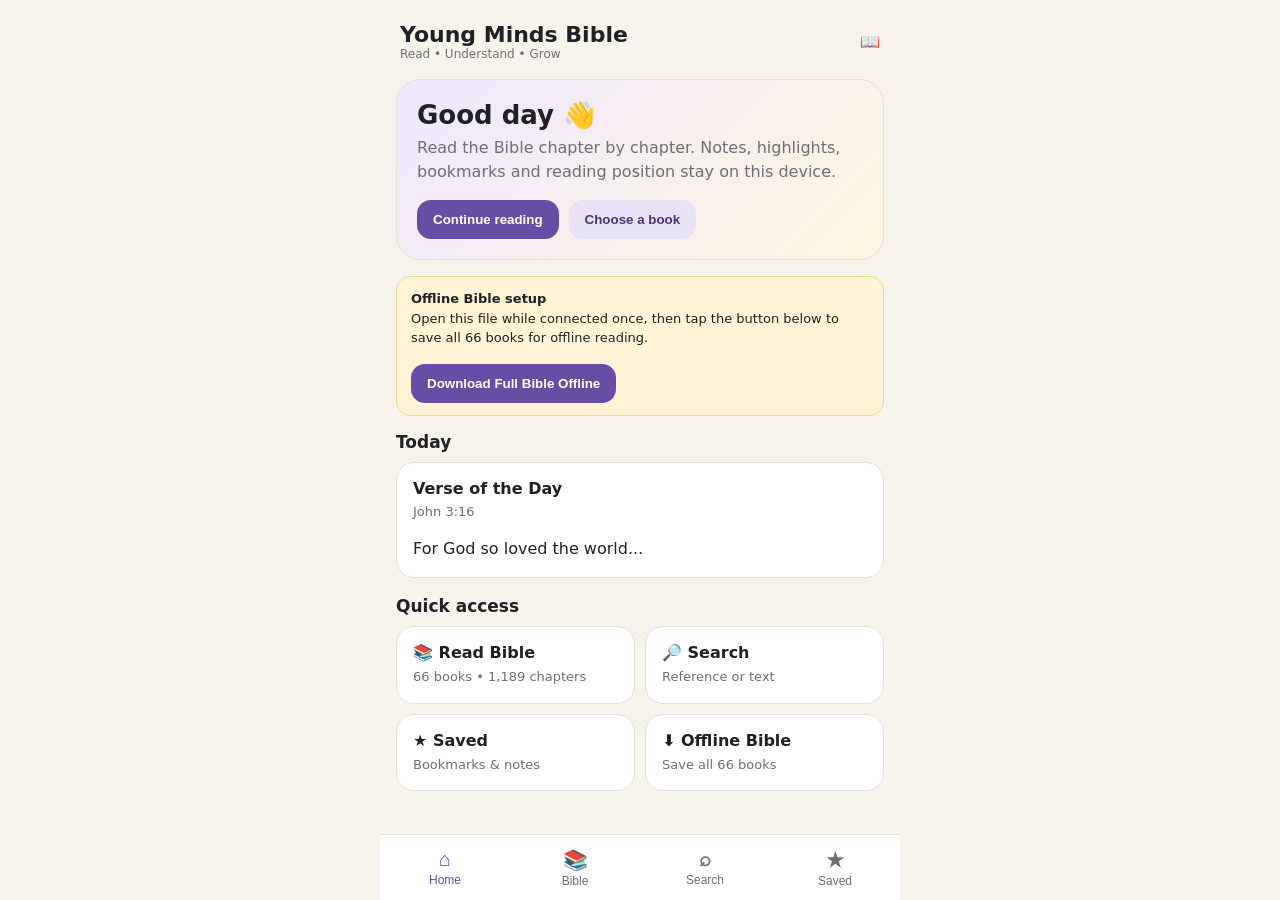
==== preview/index.html @ e4fcba54 "Add files via upload" ====
<!doctype html>
<html lang="en">
<head>
<meta charset="utf-8"/>
<meta name="viewport" content="width=device-width,initial-scale=1"/>
<title>Young Minds Bible</title>
<style>
:root{--bg:#f7f4ec;--card:#fff;--ink:#202124;--muted:#6d6f73;--accent:#654ea3;--accent2:#e9e3f8;--line:#e7e1d6;--ok:#e7f7ec;--warn:#fff4d6}
*{box-sizing:border-box}body{margin:0;font-family:system-ui,-apple-system,Segoe UI,Roboto,Arial,sans-serif;background:var(--bg);color:var(--ink)}
.app{max-width:520px;margin:0 auto;min-height:100vh;background:var(--bg);padding-bottom:78px}.top{padding:22px 20px 12px;display:flex;align-items:center;justify-content:space-between}.brand{font-weight:800;font-size:22px}.tag{font-size:12px;color:var(--muted)}
.hero{margin:6px 16px 16px;padding:20px;border-radius:24px;background:linear-gradient(135deg,#efe8ff,#fff7df);border:1px solid var(--line)}.hero h1{margin:0 0 6px;font-size:26px}.hero p{margin:0;color:var(--muted);line-height:1.5}.btn{border:0;border-radius:14px;padding:12px 16px;font-weight:700;cursor:pointer}.primary{background:var(--accent);color:#fff}.ghost{background:var(--accent2);color:#4a3578}.row{display:flex;gap:10px;flex-wrap:wrap;margin-top:16px}
.section{padding:0 16px 18px}.section h2{font-size:17px;margin:0 0 10px}.grid{display:grid;grid-template-columns:1fr 1fr;gap:10px}.card{background:var(--card);border:1px solid var(--line);border-radius:18px;padding:16px;cursor:pointer}.card b{display:block;margin-bottom:4px}.small{font-size:13px;color:var(--muted);line-height:1.5}
.list{display:grid;gap:10px}.book{display:flex;justify-content:space-between;align-items:center;background:var(--card);border:1px solid var(--line);border-radius:16px;padding:14px 16px;cursor:pointer}.pill{background:#f1edf9;padding:4px 8px;border-radius:999px;font-size:12px;color:#5d477f}.chapters{display:grid;grid-template-columns:repeat(5,1fr);gap:10px}.chapter{aspect-ratio:1;border-radius:14px;border:1px solid var(--line);background:var(--card);font-weight:700;cursor:pointer}
.reader{padding:0 18px}.reader h2{margin-top:6px}.verse{font-size:18px;line-height:1.72;margin:10px 0;padding:8px 10px;border-radius:12px;cursor:pointer}.verse:hover{background:#fff}.verse.selected{background:#efe8ff;outline:2px solid #d8c9ff}.num{font-size:12px;font-weight:800;color:var(--accent);vertical-align:super;margin-right:5px}.actions{position:sticky;bottom:82px;background:rgba(247,244,236,.96);backdrop-filter:blur(6px);padding:10px 0;display:flex;gap:8px;overflow:auto}.actions .btn{white-space:nowrap;padding:10px 12px}
.bottom{position:fixed;left:50%;transform:translateX(-50%);bottom:0;width:min(520px,100%);height:66px;background:#fff;border-top:1px solid var(--line);display:grid;grid-template-columns:repeat(4,1fr);z-index:20}.nav{border:0;background:none;font-size:12px;color:var(--muted);cursor:pointer}.nav strong{display:block;font-size:20px;margin-bottom:2px}.nav.active{color:var(--accent)}
.back{border:0;background:none;font-size:15px;font-weight:700;cursor:pointer;color:var(--accent);padding:0}.hidden{display:none}.search{width:100%;padding:13px 14px;border:1px solid var(--line);border-radius:14px;font-size:16px;background:#fff}.notice{margin:0 16px 16px;padding:12px 14px;border-radius:14px;background:var(--warn);border:1px solid #eadb92;font-size:13px;line-height:1.5}.notice.ok{background:var(--ok);border-color:#b9ddc3}.progress{height:9px;background:#eee;border-radius:999px;overflow:hidden;margin-top:10px}.progress>div{height:100%;background:var(--accent);width:0%}.center{text-align:center;padding:26px}.status{font-weight:700;margin-bottom:8px}
</style>
</head>
<body>
<div class="app">
  <div class="top"><div><div class="brand">Young Minds Bible</div><div class="tag">Read • Understand • Grow</div></div><div>📖</div></div>
  <div id="screen"></div>
  <nav class="bottom">
    <button class="nav active" onclick="home()"><strong>⌂</strong>Home</button>
    <button class="nav" onclick="books()"><strong>📚</strong>Bible</button>
    <button class="nav" onclick="searchScreen()"><strong>⌕</strong>Search</button>
    <button class="nav" onclick="saved()"><strong>★</strong>Saved</button>
  </nav>
</div>
<script>
const BOOKS=[
['Genesis','Gen',50,'Old Testament'],['Exodus','Exod',40,'Old Testament'],['Leviticus','Lev',27,'Old Testament'],['Numbers','Num',36,'Old Testament'],['Deuteronomy','Deut',34,'Old Testament'],['Joshua','Josh',24,'Old Testament'],['Judges','Judg',21,'Old Testament'],['Ruth','Ruth',4,'Old Testament'],['1 Samuel','1Sam',31,'Old Testament'],['2 Samuel','2Sam',24,'Old Testament'],['1 Kings','1Kgs',22,'Old Testament'],['2 Kings','2Kgs',25,'Old Testament'],['1 Chronicles','1Chr',29,'Old Testament'],['2 Chronicles','2Chr',36,'Old Testament'],['Ezra','Ezra',10,'Old Testament'],['Nehemiah','Neh',13,'Old Testament'],['Esther','Esth',10,'Old Testament'],['Job','Job',42,'Old Testament'],['Psalms','Ps',150,'Old Testament'],['Proverbs','Prov',31,'Old Testament'],['Ecclesiastes','Eccl',12,'Old Testament'],['Song of Solomon','Song',8,'Old Testament'],['Isaiah','Isa',66,'Old Testament'],['Jeremiah','Jer',52,'Old Testament'],['Lamentations','Lam',5,'Old Testament'],['Ezekiel','Ezek',48,'Old Testament'],['Daniel','Dan',12,'Old Testament'],['Hosea','Hos',14,'Old Testament'],['Joel','Joel',3,'Old Testament'],['Amos','Amos',9,'Old Testament'],['Obadiah','Obad',1,'Old Testament'],['Jonah','Jonah',4,'Old Testament'],['Micah','Mic',7,'Old Testament'],['Nahum','Nah',3,'Old Testament'],['Habakkuk','Hab',3,'Old Testament'],['Zephaniah','Zeph',3,'Old Testament'],['Haggai','Hag',2,'Old Testament'],['Zechariah','Zech',14,'Old Testament'],['Malachi','Mal',4,'Old Testament'],
['Matthew','Matt',28,'New Testament'],['Mark','Mark',16,'New Testament'],['Luke','Luke',24,'New Testament'],['John','John',21,'New Testament'],['Acts','Acts',28,'New Testament'],['Romans','Rom',16,'New Testament'],['1 Corinthians','1Cor',16,'New Testament'],['2 Corinthians','2Cor',13,'New Testament'],['Galatians','Gal',6,'New Testament'],['Ephesians','Eph',6,'New Testament'],['Philippians','Phil',4,'New Testament'],['Colossians','Col',4,'New Testament'],['1 Thessalonians','1Thess',5,'New Testament'],['2 Thessalonians','2Thess',3,'New Testament'],['1 Timothy','1Tim',6,'New Testament'],['2 Timothy','2Tim',4,'New Testament'],['Titus','Titus',3,'New Testament'],['Philemon','Phlm',1,'New Testament'],['Hebrews','Heb',13,'New Testament'],['James','Jas',5,'New Testament'],['1 Peter','1Pet',5,'New Testament'],['2 Peter','2Pet',3,'New Testament'],['1 John','1John',5,'New Testament'],['2 John','2John',1,'New Testament'],['3 John','3John',1,'New Testament'],['Jude','Jude',1,'New Testament'],['Revelation','Rev',22,'New Testament']
];
const CDN='https://cdn.jsdelivr.net/gh/midvash/bible-data@main/versions/en/kjv/books/';
const el=()=>document.getElementById('screen');
const store={get(k,d){try{return JSON.parse(localStorage.getItem('ymb_'+k))??d}catch{return d}},set(k,v){try{localStorage.setItem('ymb_'+k,JSON.stringify(v))}catch{}}};
let current={book:'Genesis',chapter:1}, selectedVerse=null;
let dbPromise=null;
function db(){if(dbPromise)return dbPromise;dbPromise=new Promise((resolve,reject)=>{const r=indexedDB.open('young_minds_bible',1);r.onupgradeneeded=e=>{const d=e.target.result;if(!d.objectStoreNames.contains('books'))d.createObjectStore('books',{keyPath:'osis'});};r.onsuccess=()=>resolve(r.result);r.onerror=()=>reject(r.error);});return dbPromise;}
async function dbGet(osis){const d=await db();return new Promise((res,rej)=>{const tx=d.transaction('books','readonly');const q=tx.objectStore('books').get(osis);q.onsuccess=()=>res(q.result?.data||null);q.onerror=()=>rej(q.error);});}
async function dbPut(osis,data){const d=await db();return new Promise((res,rej)=>{const tx=d.transaction('books','readwrite');tx.objectStore('books').put({osis,data,at:Date.now()});tx.oncomplete=()=>res();tx.onerror=()=>rej(tx.error);});}
async function dbCount(){const d=await db();return new Promise((res,rej)=>{const tx=d.transaction('books','readonly');const q=tx.objectStore('books').count();q.onsuccess=()=>res(q.result);q.onerror=()=>rej(q.error);});}
async function fetchBook(osis){
  const info=BOOKS.find(b=>b[1]===osis); if(!info)throw new Error('Unknown Bible book.');
  const cached=await dbGet(osis); if(cached && validateBookData(cached,info[2]))return cached;
  if(!navigator.onLine)throw new Error('This book is not downloaded yet. Connect once and tap “Download Full Bible Offline”.');
  const resp=await fetch(CDN+osis+'.json',{cache:'no-cache'});if(!resp.ok)throw new Error('Could not load Bible data.');
  const data=await resp.json(); if(!validateBookData(data,info[2]))throw new Error('Downloaded Bible data failed validation. Please try again.');
  await dbPut(osis,data); return data;
}
function setNav(i){document.querySelectorAll('.nav').forEach((n,k)=>n.classList.toggle('active',i===k));}
function meta(book){return BOOKS.find(b=>b[0]===book)}
function bookIndex(book){return BOOKS.findIndex(b=>b[0]===book)}
function neighbour(book,chapter,delta){
  const i=bookIndex(book); if(i<0)return null;
  const max=BOOKS[i][2];
  if(delta<0){ if(chapter>1)return {book,chapter:chapter-1}; if(i===0)return null; return {book:BOOKS[i-1][0],chapter:BOOKS[i-1][2]}; }
  if(chapter<max)return {book,chapter:chapter+1}; if(i>=BOOKS.length-1)return null; return {book:BOOKS[i+1][0],chapter:1};
}
function parseSavedRef(ref){ const m=String(ref).match(/^(.+) (\d+):(\d+)$/); return m?{book:m[1],chapter:Number(m[2]),verse:Number(m[3])}:null; }
function validateBookData(data,expected){
  return !!data && Array.isArray(data.chapters) && data.chapters.length===expected && data.chapters.every((c,idx)=>Number(c.chapter||c.number||idx+1)>=1 && Array.isArray(c.verses) && c.verses.length>0 && c.verses.every(v=>String(v.text||'').trim().length>0));
}
const ALIASES={gen:'Genesis',ge:'Genesis',ex:'Exodus',exo:'Exodus',lev:'Leviticus',num:'Numbers',deut:'Deuteronomy',dt:'Deuteronomy',ps:'Psalms',psalm:'Psalms',psalms:'Psalms',prov:'Proverbs',isa:'Isaiah',jer:'Jeremiah',matt:'Matthew',mt:'Matthew',mk:'Mark',lk:'Luke',jn:'John',jhn:'John',rom:'Romans',rev:'Revelation'};
function resolveBookName(raw){const q=String(raw).trim().toLowerCase().replace(/\s+/g,' ');const exact=BOOKS.find(b=>b[0].toLowerCase()===q);if(exact)return exact;const alias=ALIASES[q];return alias?BOOKS.find(b=>b[0]===alias):null;}
function refKey(book,chapter,verse){return `${book} ${chapter}:${verse}`}
function chooseVerse(ref){selectedVerse=ref;document.querySelectorAll('.verse').forEach(x=>x.classList.toggle('selected',x.dataset.ref===ref));document.getElementById('verseActions')?.classList.remove('hidden')}
function toggleSaved(kind,ref){let a=store.get(kind,[]);let i=a.indexOf(ref);i>=0?a.splice(i,1):a.push(ref);store.set(kind,a);reader(current.book,current.chapter)}
function addNote(ref){let notes=store.get('notes',{});let v=prompt('Write a private note for '+ref,notes[ref]||'');if(v===null)return;if(v.trim())notes[ref]=v.trim();else delete notes[ref];store.set('notes',notes);reader(current.book,current.chapter)}
async function home(){setNav(0);let n=0;try{n=await dbCount()}catch{}const all=n===66;el().innerHTML=`<div class="hero"><h1>Good day 👋</h1><p>Read the Bible chapter by chapter. Notes, highlights, bookmarks and reading position stay on this device.</p><div class="row"><button class="btn primary" onclick="(()=>{let x=store.get('last',{book:'Genesis',chapter:1});reader(x.book,x.chapter)})()">Continue reading</button><button class="btn ghost" onclick="books()">Choose a book</button></div></div><div class="notice ${all?'ok':''}"><b>${all?'✓ Full Bible saved offline':'Offline Bible setup'}</b><br>${all?'All 66 books are stored on this browser. You can disconnect the internet and keep reading.':'Open this file while connected once, then tap the button below to save all 66 books for offline reading.'}<div class="row"><button class="btn ${all?'ghost':'primary'}" onclick="downloadAll()">${all?'Refresh offline Bible':'Download Full Bible Offline'}</button></div></div><div class="section"><h2>Today</h2><div class="card" onclick="reader('John',3)"><b>Verse of the Day</b><div class="small">John 3:16</div><p style="line-height:1.5;margin-bottom:0">For God so loved the world...</p></div></div><div class="section"><h2>Quick access</h2><div class="grid"><div class="card" onclick="books()"><b>📚 Read Bible</b><span class="small">66 books • 1,189 chapters</span></div><div class="card" onclick="searchScreen()"><b>🔎 Search</b><span class="small">Reference or text</span></div><div class="card" onclick="saved()"><b>★ Saved</b><span class="small">Bookmarks & notes</span></div><div class="card" onclick="downloadAll()"><b>⬇ Offline Bible</b><span class="small">Save all 66 books</span></div></div></div>`}
function books(){setNav(1);el().innerHTML=`<div class="section"><h2>Books of the Bible</h2><div class="list">${BOOKS.map(x=>`<div class="book" onclick="chapters('${x[0].replaceAll("'","\\'")}',${x[2]})"><div><b>${x[0]}</b><div class="small">${x[3]}</div></div><span class="pill">${x[2]} chapters</span></div>`).join('')}</div></div>`}
function chapters(book,count){current.book=book;el().innerHTML=`<div class="section"><button class="back" onclick="books()">← Books</button><h2>${book}</h2><div class="chapters">${Array.from({length:count},(_,i)=>`<button class="chapter" onclick="reader('${book.replaceAll("'","\\'")}',${i+1})">${i+1}</button>`).join('')}</div></div>`}
async function reader(book,chapter){
  const m=meta(book); if(!m || chapter<1 || chapter>m[2]){books();return;}
  current={book,chapter};store.set('last',{book,chapter});selectedVerse=null;
  el().innerHTML=`<div class="center"><div class="status">Loading ${book} ${chapter}…</div><div class="small">If this book is already downloaded, it will open without internet.</div></div>`;
  try{
    const data=await fetchBook(m[1]);const ch=data.chapters.find(c=>Number(c.chapter||c.number)===Number(chapter));if(!ch)throw new Error('Chapter not found.');
    const bookmarks=store.get('bookmarks',[]),highlights=store.get('highlights',[]),notes=store.get('notes',{});const prev=neighbour(book,chapter,-1),next=neighbour(book,chapter,1);
    el().innerHTML=`<div class="reader"><button class="back" onclick="chapters('${book.replaceAll("'","\\'")}',${m[2]})">← ${book}</button><h2>${book} ${chapter}</h2>${ch.verses.map(v=>{const ref=refKey(book,chapter,v.number);return `<div class="verse" data-ref="${ref}" onclick="chooseVerse('${ref.replaceAll("'","\\'")}')" style="${highlights.includes(ref)?'background:#fff0a8;':''}"><span class="num">${v.number}</span>${escapeHtml(v.text)}${bookmarks.includes(ref)?' ★':''}${notes[ref]?' 📝':''}</div>`}).join('')}<div class="row" style="margin:18px 0 8px"><button class="btn ghost" ${prev?'':'disabled'} onclick="${prev?`reader('${prev.book.replaceAll("'","\\'")}',${prev.chapter})`:''}">← Previous</button><button class="btn primary" ${next?'':'disabled'} onclick="${next?`reader('${next.book.replaceAll("'","\\'")}',${next.chapter})`:''}">Next →</button></div><div id="verseActions" class="actions hidden"><button class="btn ghost" onclick="toggleSaved('bookmarks',selectedVerse)">★ Bookmark</button><button class="btn ghost" onclick="toggleSaved('highlights',selectedVerse)">🖍 Highlight</button><button class="btn ghost" onclick="addNote(selectedVerse)">📝 Note</button></div></div>`;
  }catch(e){el().innerHTML=`<div class="section"><button class="back" onclick="chapters('${book.replaceAll("'","\\'")}',${m[2]})">← ${book}</button><div class="notice"><b>Chapter text is not stored yet.</b><br>${escapeHtml(e.message)}<div class="row"><button class="btn primary" onclick="downloadAll()">Download Full Bible Offline</button></div></div></div>`}
}
function searchScreen(){setNav(2);el().innerHTML=`<div class="section"><h2>Search Bible</h2><input class="search" id="q" placeholder="John 3:16 or love" onkeydown="if(event.key==='Enter')doSearch()"><div class="row"><button class="btn primary" onclick="doSearch()">Search</button></div><div id="results" class="list" style="margin-top:14px"></div></div>`}
async function doSearch(){
  const q=document.getElementById('q').value.trim(),r=document.getElementById('results');if(!q)return;
  const ref=q.match(/^(.+?)\s+(\d+)(?::(\d+))?$/i);
  if(ref){const name=resolveBookName(ref[1]);if(name){const ch=Number(ref[2]),vs=ref[3]?Number(ref[3]):null;if(ch>=1&&ch<=name[2]){if(!vs){reader(name[0],ch);return;}r.innerHTML='<div class="card">Searching verse…</div>';try{const data=await fetchBook(name[1]);const c=data.chapters.find(x=>Number(x.chapter||x.number)===ch),v=c?.verses.find(x=>Number(x.number)===vs);r.innerHTML=v?`<div class="book" onclick="reader('${name[0].replaceAll("'","\\'")}',${ch})"><div><b>${name[0]} ${ch}:${vs}</b><div class="small">${escapeHtml(v.text)}</div></div></div>`:'<div class="card">Verse not found.</div>';return}catch(e){r.innerHTML=`<div class="notice">${escapeHtml(e.message)}</div>`;return}}}}
  r.innerHTML='<div class="card"><b>Searching downloaded Bible…</b><div class="small">Searching up to 66 offline books.</div></div>';const hits=[],needle=q.toLowerCase();
  for(let bi=0;bi<BOOKS.length;bi++){const b=BOOKS[bi],data=await dbGet(b[1]);if(data){for(const c of data.chapters){for(const v of c.verses){if(String(v.text).toLowerCase().includes(needle)){hits.push({book:b[0],chapter:Number(c.chapter||c.number),verse:Number(v.number),text:v.text});if(hits.length>=50)break;}}if(hits.length>=50)break;}}if(hits.length>=50)break;if(bi%4===3)await new Promise(resolve=>setTimeout(resolve,0));}
  r.innerHTML=hits.length?hits.map(h=>`<div class="book" onclick="reader('${h.book.replaceAll("'","\\'")}',${h.chapter})"><div><b>${h.book} ${h.chapter}:${h.verse}</b><div class="small">${escapeHtml(h.text)}</div></div></div>`).join(''):'<div class="notice">No match found in the books currently saved offline. Download the full Bible first for complete text search.</div>';
}
function saved(){
  setNav(3);const b=store.get('bookmarks',[]),h=store.get('highlights',[]),n=store.get('notes',{}),last=store.get('last',null);
  const links=(arr,empty)=>arr.length?arr.map(ref=>{const x=parseSavedRef(ref);return x?`<div style="padding:5px 0;cursor:pointer" onclick="reader('${x.book.replaceAll("'","\\'")}',${x.chapter})">${escapeHtml(ref)}</div>`:`<div>${escapeHtml(ref)}</div>`}).join(''):empty;
  el().innerHTML=`<div class="section"><h2>Saved on this device</h2><div class="card"><b>★ Bookmarks (${b.length})</b><div class="small">${links(b,'No bookmarks yet')}</div></div><div class="card" style="margin-top:10px"><b>🖍 Highlights (${h.length})</b><div class="small">${links(h,'No highlights yet')}</div></div><div class="card" style="margin-top:10px"><b>📝 Notes (${Object.keys(n).length})</b><div class="small">${Object.entries(n).map(([k,v])=>{const x=parseSavedRef(k);return `<div style="padding:5px 0;${x?'cursor:pointer':''}" ${x?`onclick="reader('${x.book.replaceAll("'","\\'")}',${x.chapter})"`:''}><b>${escapeHtml(k)}</b>: ${escapeHtml(v)}</div>`}).join('')||'No notes yet'}</div></div>${last?`<div class="card" style="margin-top:10px" onclick="reader('${last.book.replaceAll("'","\\'")}',${last.chapter})"><b>↻ Continue reading</b><div class="small">${last.book} ${last.chapter}</div></div>`:''}</div>`;
}
async function downloadAll(){
  if(!navigator.onLine){alert('Connect to the internet once to download the full Bible. After it is saved, you can read offline.');return;}
  el().innerHTML=`<div class="section"><h2>Downloading Full Bible</h2><div class="card"><div id="dlStatus" class="status">Preparing…</div><div class="small">Books are validated before they are marked saved. You can safely retry if the connection drops.</div><div class="progress"><div id="bar"></div></div></div></div>`;let done=0;
  for(const b of BOOKS){const status=document.getElementById('dlStatus');if(!status)return;status.textContent=`${done+1} of 66 — ${b[0]}`;try{const existing=await dbGet(b[1]);if(!validateBookData(existing,b[2])){const resp=await fetch(CDN+b[1]+'.json',{cache:'no-cache'});if(!resp.ok)throw new Error('Network response '+resp.status);const data=await resp.json();if(!validateBookData(data,b[2]))throw new Error('Book validation failed');await dbPut(b[1],data);}done++;document.getElementById('bar').style.width=(done/66*100)+'%';if(done%4===0)await new Promise(resolve=>setTimeout(resolve,0));}catch(e){status.textContent=`Stopped at ${b[0]}. Check the internet and tap Download again. Already saved books are kept.`;return;}}
  document.getElementById('dlStatus').textContent='✓ All 66 books validated and saved for offline reading';setTimeout(home,700);
}
function escapeHtml(s){return String(s).replace(/[&<>'"]/g,c=>({'&':'&amp;','<':'&lt;','>':'&gt;',"'":'&#39;','"':'&quot;'}[c]))}
home();
</script>
</body>
</html>
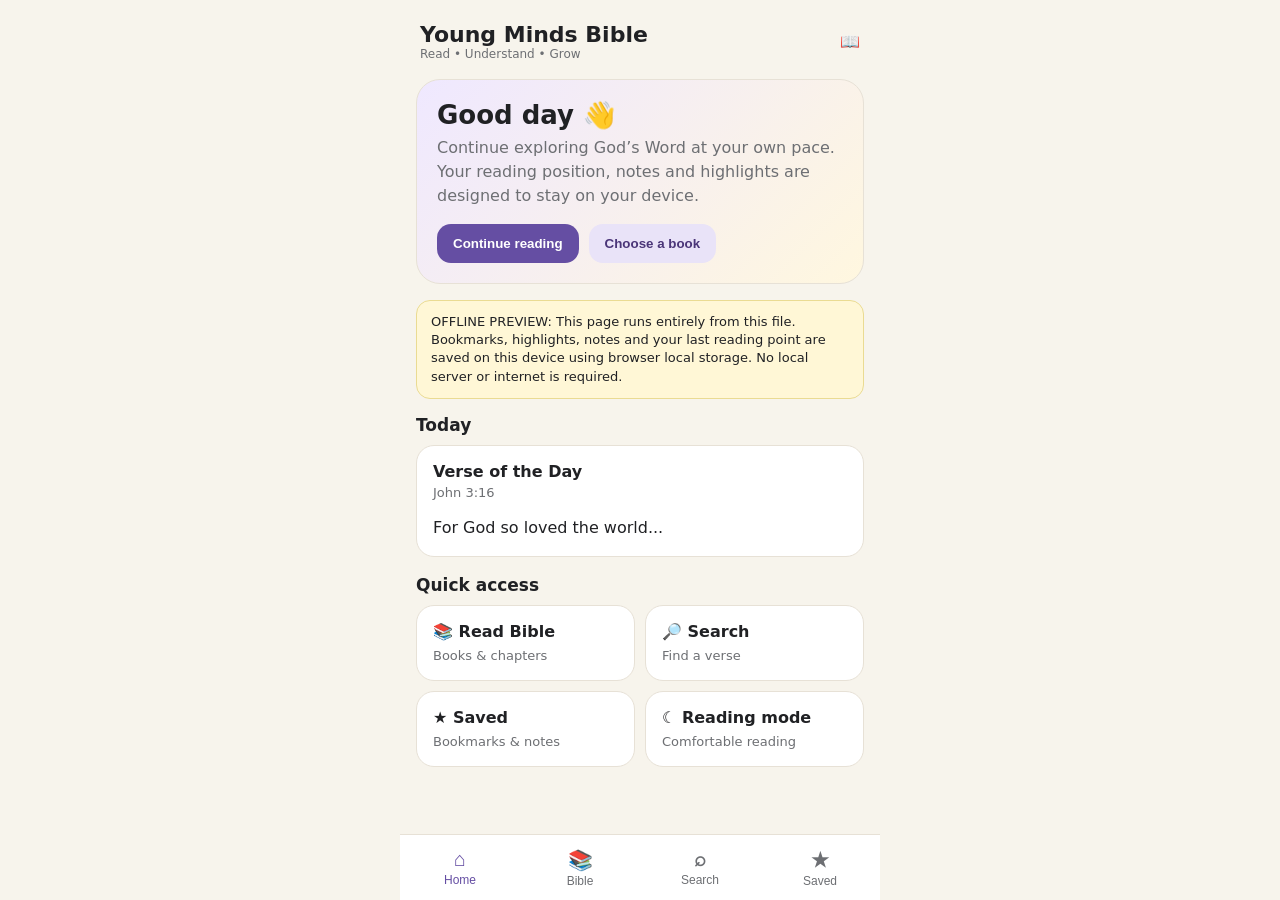
==== commit 3432f931: "Add files via upload" ====
--- a/preview/index.html
+++ b/preview/index.html
@@ -2,18 +2,18 @@
 <html lang="en">
 <head>
 <meta charset="utf-8"/>
-<meta name="viewport" content="width=device-width,initial-scale=1"/>
-<title>Young Minds Bible</title>
+<meta name="viewport" content="width=device-width, initial-scale=1"/>
+<title>Young Minds Bible Preview</title>
 <style>
-:root{--bg:#f7f4ec;--card:#fff;--ink:#202124;--muted:#6d6f73;--accent:#654ea3;--accent2:#e9e3f8;--line:#e7e1d6;--ok:#e7f7ec;--warn:#fff4d6}
+:root{--bg:#f7f4ec;--card:#fff;--ink:#202124;--muted:#6d6f73;--accent:#654ea3;--accent2:#e9e3f8;--line:#e7e1d6}
 *{box-sizing:border-box}body{margin:0;font-family:system-ui,-apple-system,Segoe UI,Roboto,Arial,sans-serif;background:var(--bg);color:var(--ink)}
-.app{max-width:520px;margin:0 auto;min-height:100vh;background:var(--bg);padding-bottom:78px}.top{padding:22px 20px 12px;display:flex;align-items:center;justify-content:space-between}.brand{font-weight:800;font-size:22px}.tag{font-size:12px;color:var(--muted)}
+.app{max-width:480px;margin:0 auto;min-height:100vh;background:var(--bg);position:relative;padding-bottom:78px}.top{padding:22px 20px 12px;display:flex;align-items:center;justify-content:space-between}.brand{font-weight:800;font-size:22px}.tag{font-size:12px;color:var(--muted)}
 .hero{margin:6px 16px 16px;padding:20px;border-radius:24px;background:linear-gradient(135deg,#efe8ff,#fff7df);border:1px solid var(--line)}.hero h1{margin:0 0 6px;font-size:26px}.hero p{margin:0;color:var(--muted);line-height:1.5}.btn{border:0;border-radius:14px;padding:12px 16px;font-weight:700;cursor:pointer}.primary{background:var(--accent);color:#fff}.ghost{background:var(--accent2);color:#4a3578}.row{display:flex;gap:10px;flex-wrap:wrap;margin-top:16px}
-.section{padding:0 16px 18px}.section h2{font-size:17px;margin:0 0 10px}.grid{display:grid;grid-template-columns:1fr 1fr;gap:10px}.card{background:var(--card);border:1px solid var(--line);border-radius:18px;padding:16px;cursor:pointer}.card b{display:block;margin-bottom:4px}.small{font-size:13px;color:var(--muted);line-height:1.5}
+.section{padding:0 16px 18px}.section h2{font-size:17px;margin:0 0 10px}.grid{display:grid;grid-template-columns:1fr 1fr;gap:10px}.card{background:var(--card);border:1px solid var(--line);border-radius:18px;padding:16px;cursor:pointer}.card b{display:block;margin-bottom:4px}.small{font-size:13px;color:var(--muted)}
 .list{display:grid;gap:10px}.book{display:flex;justify-content:space-between;align-items:center;background:var(--card);border:1px solid var(--line);border-radius:16px;padding:14px 16px;cursor:pointer}.pill{background:#f1edf9;padding:4px 8px;border-radius:999px;font-size:12px;color:#5d477f}.chapters{display:grid;grid-template-columns:repeat(5,1fr);gap:10px}.chapter{aspect-ratio:1;border-radius:14px;border:1px solid var(--line);background:var(--card);font-weight:700;cursor:pointer}
-.reader{padding:0 18px}.reader h2{margin-top:6px}.verse{font-size:18px;line-height:1.72;margin:10px 0;padding:8px 10px;border-radius:12px;cursor:pointer}.verse:hover{background:#fff}.verse.selected{background:#efe8ff;outline:2px solid #d8c9ff}.num{font-size:12px;font-weight:800;color:var(--accent);vertical-align:super;margin-right:5px}.actions{position:sticky;bottom:82px;background:rgba(247,244,236,.96);backdrop-filter:blur(6px);padding:10px 0;display:flex;gap:8px;overflow:auto}.actions .btn{white-space:nowrap;padding:10px 12px}
-.bottom{position:fixed;left:50%;transform:translateX(-50%);bottom:0;width:min(520px,100%);height:66px;background:#fff;border-top:1px solid var(--line);display:grid;grid-template-columns:repeat(4,1fr);z-index:20}.nav{border:0;background:none;font-size:12px;color:var(--muted);cursor:pointer}.nav strong{display:block;font-size:20px;margin-bottom:2px}.nav.active{color:var(--accent)}
-.back{border:0;background:none;font-size:15px;font-weight:700;cursor:pointer;color:var(--accent);padding:0}.hidden{display:none}.search{width:100%;padding:13px 14px;border:1px solid var(--line);border-radius:14px;font-size:16px;background:#fff}.notice{margin:0 16px 16px;padding:12px 14px;border-radius:14px;background:var(--warn);border:1px solid #eadb92;font-size:13px;line-height:1.5}.notice.ok{background:var(--ok);border-color:#b9ddc3}.progress{height:9px;background:#eee;border-radius:999px;overflow:hidden;margin-top:10px}.progress>div{height:100%;background:var(--accent);width:0%}.center{text-align:center;padding:26px}.status{font-weight:700;margin-bottom:8px}
+.reader{padding:0 18px}.reader h2{margin-top:6px}.verse{font-size:18px;line-height:1.65;margin:10px 0;padding:8px 10px;border-radius:12px;cursor:pointer}.verse:hover{background:#fff}.verse.selected{background:#efe8ff;outline:2px solid #d8c9ff}.num{font-size:12px;font-weight:800;color:var(--accent);vertical-align:super;margin-right:5px}.actions{position:sticky;bottom:82px;background:rgba(247,244,236,.96);backdrop-filter:blur(6px);padding:10px 0;display:flex;gap:8px;overflow:auto}.actions .btn{white-space:nowrap;padding:10px 12px}
+.bottom{position:fixed;left:50%;transform:translateX(-50%);bottom:0;width:min(480px,100%);height:66px;background:#fff;border-top:1px solid var(--line);display:grid;grid-template-columns:repeat(4,1fr);z-index:20}.nav{border:0;background:none;font-size:12px;color:var(--muted);cursor:pointer}.nav strong{display:block;font-size:20px;margin-bottom:2px}.nav.active{color:var(--accent)}
+.back{border:0;background:none;font-size:15px;font-weight:700;cursor:pointer;color:var(--accent);padding:0}.hidden{display:none}.search{width:100%;padding:13px 14px;border:1px solid var(--line);border-radius:14px;font-size:16px;background:#fff}.notice{margin:0 16px 16px;padding:12px 14px;border-radius:14px;background:#fff7d6;border:1px solid #eadb92;font-size:13px;line-height:1.4}
 </style>
 </head>
 <body>
@@ -23,86 +23,48 @@
   <nav class="bottom">
     <button class="nav active" onclick="home()"><strong>⌂</strong>Home</button>
     <button class="nav" onclick="books()"><strong>📚</strong>Bible</button>
-    <button class="nav" onclick="searchScreen()"><strong>⌕</strong>Search</button>
+    <button class="nav" onclick="search()"><strong>⌕</strong>Search</button>
     <button class="nav" onclick="saved()"><strong>★</strong>Saved</button>
   </nav>
 </div>
 <script>
-const BOOKS=[
-['Genesis','Gen',50,'Old Testament'],['Exodus','Exod',40,'Old Testament'],['Leviticus','Lev',27,'Old Testament'],['Numbers','Num',36,'Old Testament'],['Deuteronomy','Deut',34,'Old Testament'],['Joshua','Josh',24,'Old Testament'],['Judges','Judg',21,'Old Testament'],['Ruth','Ruth',4,'Old Testament'],['1 Samuel','1Sam',31,'Old Testament'],['2 Samuel','2Sam',24,'Old Testament'],['1 Kings','1Kgs',22,'Old Testament'],['2 Kings','2Kgs',25,'Old Testament'],['1 Chronicles','1Chr',29,'Old Testament'],['2 Chronicles','2Chr',36,'Old Testament'],['Ezra','Ezra',10,'Old Testament'],['Nehemiah','Neh',13,'Old Testament'],['Esther','Esth',10,'Old Testament'],['Job','Job',42,'Old Testament'],['Psalms','Ps',150,'Old Testament'],['Proverbs','Prov',31,'Old Testament'],['Ecclesiastes','Eccl',12,'Old Testament'],['Song of Solomon','Song',8,'Old Testament'],['Isaiah','Isa',66,'Old Testament'],['Jeremiah','Jer',52,'Old Testament'],['Lamentations','Lam',5,'Old Testament'],['Ezekiel','Ezek',48,'Old Testament'],['Daniel','Dan',12,'Old Testament'],['Hosea','Hos',14,'Old Testament'],['Joel','Joel',3,'Old Testament'],['Amos','Amos',9,'Old Testament'],['Obadiah','Obad',1,'Old Testament'],['Jonah','Jonah',4,'Old Testament'],['Micah','Mic',7,'Old Testament'],['Nahum','Nah',3,'Old Testament'],['Habakkuk','Hab',3,'Old Testament'],['Zephaniah','Zeph',3,'Old Testament'],['Haggai','Hag',2,'Old Testament'],['Zechariah','Zech',14,'Old Testament'],['Malachi','Mal',4,'Old Testament'],
-['Matthew','Matt',28,'New Testament'],['Mark','Mark',16,'New Testament'],['Luke','Luke',24,'New Testament'],['John','John',21,'New Testament'],['Acts','Acts',28,'New Testament'],['Romans','Rom',16,'New Testament'],['1 Corinthians','1Cor',16,'New Testament'],['2 Corinthians','2Cor',13,'New Testament'],['Galatians','Gal',6,'New Testament'],['Ephesians','Eph',6,'New Testament'],['Philippians','Phil',4,'New Testament'],['Colossians','Col',4,'New Testament'],['1 Thessalonians','1Thess',5,'New Testament'],['2 Thessalonians','2Thess',3,'New Testament'],['1 Timothy','1Tim',6,'New Testament'],['2 Timothy','2Tim',4,'New Testament'],['Titus','Titus',3,'New Testament'],['Philemon','Phlm',1,'New Testament'],['Hebrews','Heb',13,'New Testament'],['James','Jas',5,'New Testament'],['1 Peter','1Pet',5,'New Testament'],['2 Peter','2Pet',3,'New Testament'],['1 John','1John',5,'New Testament'],['2 John','2John',1,'New Testament'],['3 John','3John',1,'New Testament'],['Jude','Jude',1,'New Testament'],['Revelation','Rev',22,'New Testament']
-];
-const CDN='https://cdn.jsdelivr.net/gh/midvash/bible-data@main/versions/en/kjv/books/';
+const sample={
+  Genesis:{chapters:{1:[
+    'In the beginning God created the heaven and the earth.',
+    'And the earth was without form, and void; and darkness was upon the face of the deep.',
+    'And God said, Let there be light: and there was light.',
+    'And God saw the light, that it was good: and God divided the light from the darkness.',
+    'And God called the light Day, and the darkness he called Night.'
+  ],2:['Thus the heavens and the earth were finished, and all the host of them.']},count:50},
+  Psalms:{chapters:{23:['The LORD is my shepherd; I shall not want.','He maketh me to lie down in green pastures: he leadeth me beside the still waters.','He restoreth my soul: he leadeth me in the paths of righteousness for his name\'s sake.']},count:150},
+  Matthew:{chapters:{5:['And seeing the multitudes, he went up into a mountain: and when he was set, his disciples came unto him.']},count:28},
+  John:{chapters:{3:['There was a man of the Pharisees, named Nicodemus, a ruler of the Jews:','','For God so loved the world, that he gave his only begotten Son, that whosoever believeth in him should not perish, but have everlasting life.']},count:21},
+  Revelation:{chapters:{22:['And he shewed me a pure river of water of life, clear as crystal, proceeding out of the throne of God and of the Lamb.']},count:22}
+};
+const meta=[['Genesis',50,'Old Testament'],['Exodus',40,'Old Testament'],['Psalms',150,'Old Testament'],['Proverbs',31,'Old Testament'],['Isaiah',66,'Old Testament'],['Matthew',28,'New Testament'],['Mark',16,'New Testament'],['Luke',24,'New Testament'],['John',21,'New Testament'],['Acts',28,'New Testament'],['Romans',16,'New Testament'],['Revelation',22,'New Testament']];
+let current={book:'Genesis',chapter:1};
+const store={
+ get(k,d){try{return JSON.parse(localStorage.getItem('ymb_'+k))??d}catch(e){return d}},
+ set(k,v){try{localStorage.setItem('ymb_'+k,JSON.stringify(v))}catch(e){}}
+};
+let selectedVerse=null;
+function refKey(book,chapter,verse){return `${book} ${chapter}:${verse}`}
+function toggleSaved(kind,ref){let a=store.get(kind,[]);let i=a.indexOf(ref); if(i>=0)a.splice(i,1);else a.push(ref);store.set(kind,a);reader(current.book,current.chapter)}
+function addNote(ref){let notes=store.get('notes',{});let v=prompt('Write a private note for '+ref,notes[ref]||'');if(v===null)return;if(v.trim())notes[ref]=v.trim();else delete notes[ref];store.set('notes',notes);reader(current.book,current.chapter)}
+function chooseVerse(ref){selectedVerse=ref;document.querySelectorAll('.verse').forEach(x=>x.classList.toggle('selected',x.dataset.ref===ref));document.getElementById('verseActions').classList.remove('hidden')}
 const el=()=>document.getElementById('screen');
-const store={get(k,d){try{return JSON.parse(localStorage.getItem('ymb_'+k))??d}catch{return d}},set(k,v){try{localStorage.setItem('ymb_'+k,JSON.stringify(v))}catch{}}};
-let current={book:'Genesis',chapter:1}, selectedVerse=null;
-let dbPromise=null;
-function db(){if(dbPromise)return dbPromise;dbPromise=new Promise((resolve,reject)=>{const r=indexedDB.open('young_minds_bible',1);r.onupgradeneeded=e=>{const d=e.target.result;if(!d.objectStoreNames.contains('books'))d.createObjectStore('books',{keyPath:'osis'});};r.onsuccess=()=>resolve(r.result);r.onerror=()=>reject(r.error);});return dbPromise;}
-async function dbGet(osis){const d=await db();return new Promise((res,rej)=>{const tx=d.transaction('books','readonly');const q=tx.objectStore('books').get(osis);q.onsuccess=()=>res(q.result?.data||null);q.onerror=()=>rej(q.error);});}
-async function dbPut(osis,data){const d=await db();return new Promise((res,rej)=>{const tx=d.transaction('books','readwrite');tx.objectStore('books').put({osis,data,at:Date.now()});tx.oncomplete=()=>res();tx.onerror=()=>rej(tx.error);});}
-async function dbCount(){const d=await db();return new Promise((res,rej)=>{const tx=d.transaction('books','readonly');const q=tx.objectStore('books').count();q.onsuccess=()=>res(q.result);q.onerror=()=>rej(q.error);});}
-async function fetchBook(osis){
-  const info=BOOKS.find(b=>b[1]===osis); if(!info)throw new Error('Unknown Bible book.');
-  const cached=await dbGet(osis); if(cached && validateBookData(cached,info[2]))return cached;
-  if(!navigator.onLine)throw new Error('This book is not downloaded yet. Connect once and tap “Download Full Bible Offline”.');
-  const resp=await fetch(CDN+osis+'.json',{cache:'no-cache'});if(!resp.ok)throw new Error('Could not load Bible data.');
-  const data=await resp.json(); if(!validateBookData(data,info[2]))throw new Error('Downloaded Bible data failed validation. Please try again.');
-  await dbPut(osis,data); return data;
-}
 function setNav(i){document.querySelectorAll('.nav').forEach((n,k)=>n.classList.toggle('active',i===k));}
-function meta(book){return BOOKS.find(b=>b[0]===book)}
-function bookIndex(book){return BOOKS.findIndex(b=>b[0]===book)}
-function neighbour(book,chapter,delta){
-  const i=bookIndex(book); if(i<0)return null;
-  const max=BOOKS[i][2];
-  if(delta<0){ if(chapter>1)return {book,chapter:chapter-1}; if(i===0)return null; return {book:BOOKS[i-1][0],chapter:BOOKS[i-1][2]}; }
-  if(chapter<max)return {book,chapter:chapter+1}; if(i>=BOOKS.length-1)return null; return {book:BOOKS[i+1][0],chapter:1};
-}
-function parseSavedRef(ref){ const m=String(ref).match(/^(.+) (\d+):(\d+)$/); return m?{book:m[1],chapter:Number(m[2]),verse:Number(m[3])}:null; }
-function validateBookData(data,expected){
-  return !!data && Array.isArray(data.chapters) && data.chapters.length===expected && data.chapters.every((c,idx)=>Number(c.chapter||c.number||idx+1)>=1 && Array.isArray(c.verses) && c.verses.length>0 && c.verses.every(v=>String(v.text||'').trim().length>0));
-}
-const ALIASES={gen:'Genesis',ge:'Genesis',ex:'Exodus',exo:'Exodus',lev:'Leviticus',num:'Numbers',deut:'Deuteronomy',dt:'Deuteronomy',ps:'Psalms',psalm:'Psalms',psalms:'Psalms',prov:'Proverbs',isa:'Isaiah',jer:'Jeremiah',matt:'Matthew',mt:'Matthew',mk:'Mark',lk:'Luke',jn:'John',jhn:'John',rom:'Romans',rev:'Revelation'};
-function resolveBookName(raw){const q=String(raw).trim().toLowerCase().replace(/\s+/g,' ');const exact=BOOKS.find(b=>b[0].toLowerCase()===q);if(exact)return exact;const alias=ALIASES[q];return alias?BOOKS.find(b=>b[0]===alias):null;}
-function refKey(book,chapter,verse){return `${book} ${chapter}:${verse}`}
-function chooseVerse(ref){selectedVerse=ref;document.querySelectorAll('.verse').forEach(x=>x.classList.toggle('selected',x.dataset.ref===ref));document.getElementById('verseActions')?.classList.remove('hidden')}
-function toggleSaved(kind,ref){let a=store.get(kind,[]);let i=a.indexOf(ref);i>=0?a.splice(i,1):a.push(ref);store.set(kind,a);reader(current.book,current.chapter)}
-function addNote(ref){let notes=store.get('notes',{});let v=prompt('Write a private note for '+ref,notes[ref]||'');if(v===null)return;if(v.trim())notes[ref]=v.trim();else delete notes[ref];store.set('notes',notes);reader(current.book,current.chapter)}
-async function home(){setNav(0);let n=0;try{n=await dbCount()}catch{}const all=n===66;el().innerHTML=`<div class="hero"><h1>Good day 👋</h1><p>Read the Bible chapter by chapter. Notes, highlights, bookmarks and reading position stay on this device.</p><div class="row"><button class="btn primary" onclick="(()=>{let x=store.get('last',{book:'Genesis',chapter:1});reader(x.book,x.chapter)})()">Continue reading</button><button class="btn ghost" onclick="books()">Choose a book</button></div></div><div class="notice ${all?'ok':''}"><b>${all?'✓ Full Bible saved offline':'Offline Bible setup'}</b><br>${all?'All 66 books are stored on this browser. You can disconnect the internet and keep reading.':'Open this file while connected once, then tap the button below to save all 66 books for offline reading.'}<div class="row"><button class="btn ${all?'ghost':'primary'}" onclick="downloadAll()">${all?'Refresh offline Bible':'Download Full Bible Offline'}</button></div></div><div class="section"><h2>Today</h2><div class="card" onclick="reader('John',3)"><b>Verse of the Day</b><div class="small">John 3:16</div><p style="line-height:1.5;margin-bottom:0">For God so loved the world...</p></div></div><div class="section"><h2>Quick access</h2><div class="grid"><div class="card" onclick="books()"><b>📚 Read Bible</b><span class="small">66 books • 1,189 chapters</span></div><div class="card" onclick="searchScreen()"><b>🔎 Search</b><span class="small">Reference or text</span></div><div class="card" onclick="saved()"><b>★ Saved</b><span class="small">Bookmarks & notes</span></div><div class="card" onclick="downloadAll()"><b>⬇ Offline Bible</b><span class="small">Save all 66 books</span></div></div></div>`}
-function books(){setNav(1);el().innerHTML=`<div class="section"><h2>Books of the Bible</h2><div class="list">${BOOKS.map(x=>`<div class="book" onclick="chapters('${x[0].replaceAll("'","\\'")}',${x[2]})"><div><b>${x[0]}</b><div class="small">${x[3]}</div></div><span class="pill">${x[2]} chapters</span></div>`).join('')}</div></div>`}
-function chapters(book,count){current.book=book;el().innerHTML=`<div class="section"><button class="back" onclick="books()">← Books</button><h2>${book}</h2><div class="chapters">${Array.from({length:count},(_,i)=>`<button class="chapter" onclick="reader('${book.replaceAll("'","\\'")}',${i+1})">${i+1}</button>`).join('')}</div></div>`}
-async function reader(book,chapter){
-  const m=meta(book); if(!m || chapter<1 || chapter>m[2]){books();return;}
-  current={book,chapter};store.set('last',{book,chapter});selectedVerse=null;
-  el().innerHTML=`<div class="center"><div class="status">Loading ${book} ${chapter}…</div><div class="small">If this book is already downloaded, it will open without internet.</div></div>`;
-  try{
-    const data=await fetchBook(m[1]);const ch=data.chapters.find(c=>Number(c.chapter||c.number)===Number(chapter));if(!ch)throw new Error('Chapter not found.');
-    const bookmarks=store.get('bookmarks',[]),highlights=store.get('highlights',[]),notes=store.get('notes',{});const prev=neighbour(book,chapter,-1),next=neighbour(book,chapter,1);
-    el().innerHTML=`<div class="reader"><button class="back" onclick="chapters('${book.replaceAll("'","\\'")}',${m[2]})">← ${book}</button><h2>${book} ${chapter}</h2>${ch.verses.map(v=>{const ref=refKey(book,chapter,v.number);return `<div class="verse" data-ref="${ref}" onclick="chooseVerse('${ref.replaceAll("'","\\'")}')" style="${highlights.includes(ref)?'background:#fff0a8;':''}"><span class="num">${v.number}</span>${escapeHtml(v.text)}${bookmarks.includes(ref)?' ★':''}${notes[ref]?' 📝':''}</div>`}).join('')}<div class="row" style="margin:18px 0 8px"><button class="btn ghost" ${prev?'':'disabled'} onclick="${prev?`reader('${prev.book.replaceAll("'","\\'")}',${prev.chapter})`:''}">← Previous</button><button class="btn primary" ${next?'':'disabled'} onclick="${next?`reader('${next.book.replaceAll("'","\\'")}',${next.chapter})`:''}">Next →</button></div><div id="verseActions" class="actions hidden"><button class="btn ghost" onclick="toggleSaved('bookmarks',selectedVerse)">★ Bookmark</button><button class="btn ghost" onclick="toggleSaved('highlights',selectedVerse)">🖍 Highlight</button><button class="btn ghost" onclick="addNote(selectedVerse)">📝 Note</button></div></div>`;
-  }catch(e){el().innerHTML=`<div class="section"><button class="back" onclick="chapters('${book.replaceAll("'","\\'")}',${m[2]})">← ${book}</button><div class="notice"><b>Chapter text is not stored yet.</b><br>${escapeHtml(e.message)}<div class="row"><button class="btn primary" onclick="downloadAll()">Download Full Bible Offline</button></div></div></div>`}
-}
-function searchScreen(){setNav(2);el().innerHTML=`<div class="section"><h2>Search Bible</h2><input class="search" id="q" placeholder="John 3:16 or love" onkeydown="if(event.key==='Enter')doSearch()"><div class="row"><button class="btn primary" onclick="doSearch()">Search</button></div><div id="results" class="list" style="margin-top:14px"></div></div>`}
-async function doSearch(){
-  const q=document.getElementById('q').value.trim(),r=document.getElementById('results');if(!q)return;
-  const ref=q.match(/^(.+?)\s+(\d+)(?::(\d+))?$/i);
-  if(ref){const name=resolveBookName(ref[1]);if(name){const ch=Number(ref[2]),vs=ref[3]?Number(ref[3]):null;if(ch>=1&&ch<=name[2]){if(!vs){reader(name[0],ch);return;}r.innerHTML='<div class="card">Searching verse…</div>';try{const data=await fetchBook(name[1]);const c=data.chapters.find(x=>Number(x.chapter||x.number)===ch),v=c?.verses.find(x=>Number(x.number)===vs);r.innerHTML=v?`<div class="book" onclick="reader('${name[0].replaceAll("'","\\'")}',${ch})"><div><b>${name[0]} ${ch}:${vs}</b><div class="small">${escapeHtml(v.text)}</div></div></div>`:'<div class="card">Verse not found.</div>';return}catch(e){r.innerHTML=`<div class="notice">${escapeHtml(e.message)}</div>`;return}}}}
-  r.innerHTML='<div class="card"><b>Searching downloaded Bible…</b><div class="small">Searching up to 66 offline books.</div></div>';const hits=[],needle=q.toLowerCase();
-  for(let bi=0;bi<BOOKS.length;bi++){const b=BOOKS[bi],data=await dbGet(b[1]);if(data){for(const c of data.chapters){for(const v of c.verses){if(String(v.text).toLowerCase().includes(needle)){hits.push({book:b[0],chapter:Number(c.chapter||c.number),verse:Number(v.number),text:v.text});if(hits.length>=50)break;}}if(hits.length>=50)break;}}if(hits.length>=50)break;if(bi%4===3)await new Promise(resolve=>setTimeout(resolve,0));}
-  r.innerHTML=hits.length?hits.map(h=>`<div class="book" onclick="reader('${h.book.replaceAll("'","\\'")}',${h.chapter})"><div><b>${h.book} ${h.chapter}:${h.verse}</b><div class="small">${escapeHtml(h.text)}</div></div></div>`).join(''):'<div class="notice">No match found in the books currently saved offline. Download the full Bible first for complete text search.</div>';
-}
-function saved(){
-  setNav(3);const b=store.get('bookmarks',[]),h=store.get('highlights',[]),n=store.get('notes',{}),last=store.get('last',null);
-  const links=(arr,empty)=>arr.length?arr.map(ref=>{const x=parseSavedRef(ref);return x?`<div style="padding:5px 0;cursor:pointer" onclick="reader('${x.book.replaceAll("'","\\'")}',${x.chapter})">${escapeHtml(ref)}</div>`:`<div>${escapeHtml(ref)}</div>`}).join(''):empty;
-  el().innerHTML=`<div class="section"><h2>Saved on this device</h2><div class="card"><b>★ Bookmarks (${b.length})</b><div class="small">${links(b,'No bookmarks yet')}</div></div><div class="card" style="margin-top:10px"><b>🖍 Highlights (${h.length})</b><div class="small">${links(h,'No highlights yet')}</div></div><div class="card" style="margin-top:10px"><b>📝 Notes (${Object.keys(n).length})</b><div class="small">${Object.entries(n).map(([k,v])=>{const x=parseSavedRef(k);return `<div style="padding:5px 0;${x?'cursor:pointer':''}" ${x?`onclick="reader('${x.book.replaceAll("'","\\'")}',${x.chapter})"`:''}><b>${escapeHtml(k)}</b>: ${escapeHtml(v)}</div>`}).join('')||'No notes yet'}</div></div>${last?`<div class="card" style="margin-top:10px" onclick="reader('${last.book.replaceAll("'","\\'")}',${last.chapter})"><b>↻ Continue reading</b><div class="small">${last.book} ${last.chapter}</div></div>`:''}</div>`;
-}
-async function downloadAll(){
-  if(!navigator.onLine){alert('Connect to the internet once to download the full Bible. After it is saved, you can read offline.');return;}
-  el().innerHTML=`<div class="section"><h2>Downloading Full Bible</h2><div class="card"><div id="dlStatus" class="status">Preparing…</div><div class="small">Books are validated before they are marked saved. You can safely retry if the connection drops.</div><div class="progress"><div id="bar"></div></div></div></div>`;let done=0;
-  for(const b of BOOKS){const status=document.getElementById('dlStatus');if(!status)return;status.textContent=`${done+1} of 66 — ${b[0]}`;try{const existing=await dbGet(b[1]);if(!validateBookData(existing,b[2])){const resp=await fetch(CDN+b[1]+'.json',{cache:'no-cache'});if(!resp.ok)throw new Error('Network response '+resp.status);const data=await resp.json();if(!validateBookData(data,b[2]))throw new Error('Book validation failed');await dbPut(b[1],data);}done++;document.getElementById('bar').style.width=(done/66*100)+'%';if(done%4===0)await new Promise(resolve=>setTimeout(resolve,0));}catch(e){status.textContent=`Stopped at ${b[0]}. Check the internet and tap Download again. Already saved books are kept.`;return;}}
-  document.getElementById('dlStatus').textContent='✓ All 66 books validated and saved for offline reading';setTimeout(home,700);
-}
-function escapeHtml(s){return String(s).replace(/[&<>'"]/g,c=>({'&':'&amp;','<':'&lt;','>':'&gt;',"'":'&#39;','"':'&quot;'}[c]))}
+function home(){setNav(0);el().innerHTML=`<div class="hero"><h1>Good day 👋</h1><p>Continue exploring God’s Word at your own pace. Your reading position, notes and highlights are designed to stay on your device.</p><div class="row"><button class="btn primary" onclick="(()=>{let x=store.get('last',{book:'Genesis',chapter:1});reader(x.book,x.chapter)})()">Continue reading</button><button class="btn ghost" onclick="books()">Choose a book</button></div></div><div class="notice">OFFLINE PREVIEW: This page runs entirely from this file. Bookmarks, highlights, notes and your last reading point are saved on this device using browser local storage. No local server or internet is required.</div><div class="section"><h2>Today</h2><div class="card" onclick="reader('John',3)"><b>Verse of the Day</b><div class="small">John 3:16</div><p style="line-height:1.5;margin-bottom:0">For God so loved the world...</p></div></div><div class="section"><h2>Quick access</h2><div class="grid"><div class="card" onclick="books()"><b>📚 Read Bible</b><span class="small">Books & chapters</span></div><div class="card" onclick="search()"><b>🔎 Search</b><span class="small">Find a verse</span></div><div class="card" onclick="saved()"><b>★ Saved</b><span class="small">Bookmarks & notes</span></div><div class="card"><b>☾ Reading mode</b><span class="small">Comfortable reading</span></div></div></div>`}
+function books(){setNav(1);el().innerHTML=`<div class="section"><h2>Books of the Bible</h2><div class="list">${meta.map(x=>`<div class="book" onclick="chapters('${x[0]}',${x[1]})"><div><b>${x[0]}</b><div class="small">${x[2]}</div></div><span class="pill">${x[1]} chapters</span></div>`).join('')}</div></div>`}
+function chapters(book,count){current.book=book;el().innerHTML=`<div class="section"><button class="back" onclick="books()">← Books</button><h2>${book}</h2><div class="chapters">${Array.from({length:count},(_,i)=>`<button class="chapter" onclick="reader('${book}',${i+1})">${i+1}</button>`).join('')}</div></div>`}
+function reader(book,chapter){
+ current={book,chapter};store.set('last',{book,chapter});selectedVerse=null;
+ let verses=(sample[book]?.chapters?.[chapter])||['Full chapter text will appear here in the complete offline Android build.'];
+ let bookmarks=store.get('bookmarks',[]), highlights=store.get('highlights',[]), notes=store.get('notes',{});
+ el().innerHTML=`<div class="reader"><button class="back" onclick="chapters('${book}',${sample[book]?.count||meta.find(x=>x[0]===book)?.[1]||1})">← ${book}</button><h2>${book} ${chapter}</h2>${verses.filter(Boolean).map((v,i)=>{let ref=refKey(book,chapter,i+1);return `<div class="verse" data-ref="${ref}" onclick="chooseVerse('${ref.replaceAll("'","\\'")}')" style="${highlights.includes(ref)?'background:#fff0a8;':''}"><span class="num">${i+1}</span>${v}${bookmarks.includes(ref)?' ★':''}${notes[ref]?' 📝':''}</div>`}).join('')}<div id="verseActions" class="actions hidden"><button class="btn ghost" onclick="toggleSaved('bookmarks',selectedVerse)">★ Bookmark</button><button class="btn ghost" onclick="toggleSaved('highlights',selectedVerse)">🖍 Highlight</button><button class="btn ghost" onclick="addNote(selectedVerse)">📝 Note</button></div></div>`}
+function search(){setNav(2);el().innerHTML=`<div class="section"><h2>Search Bible</h2><input class="search" id="q" placeholder="Try John 3:16" onkeydown="if(event.key==='Enter')doSearch()"><div class="row"><button class="btn primary" onclick="doSearch()">Search</button></div><div id="results" class="list" style="margin-top:14px"></div></div>`}
+function doSearch(){let q=document.getElementById('q').value.trim().toLowerCase();let r=document.getElementById('results');if(q.includes('john')&&q.includes('3'))r.innerHTML=`<div class="book" onclick="reader('John',3)"><div><b>John 3:16</b><div class="small">For God so loved the world...</div></div></div>`;else r.innerHTML=`<div class="card"><b>Search preview</b><div class="small">The complete Android build searches the full offline Bible corpus.</div></div>`}
+function saved(){setNav(3);let b=store.get('bookmarks',[]),h=store.get('highlights',[]),n=store.get('notes',{}),last=store.get('last',null);el().innerHTML=`<div class="section"><h2>Saved on this device</h2><div class="card"><b>★ Bookmarks (${b.length})</b><div class="small">${b.join('<br>')||'No bookmarks yet'}</div></div><div class="card" style="margin-top:10px"><b>🖍 Highlights (${h.length})</b><div class="small">${h.join('<br>')||'No highlights yet'}</div></div><div class="card" style="margin-top:10px"><b>📝 Notes (${Object.keys(n).length})</b><div class="small">${Object.entries(n).map(([k,v])=>`<b>${k}</b>: ${v}`).join('<br>')||'No notes yet'}</div></div>${last?`<div class="card" style="margin-top:10px;cursor:pointer" onclick="reader('${last.book}',${last.chapter})"><b>↻ Continue reading</b><div class="small">${last.book} ${last.chapter}</div></div>`:''}</div>`}
 home();
 </script>
-</body>
-</html>
+</body></html>
